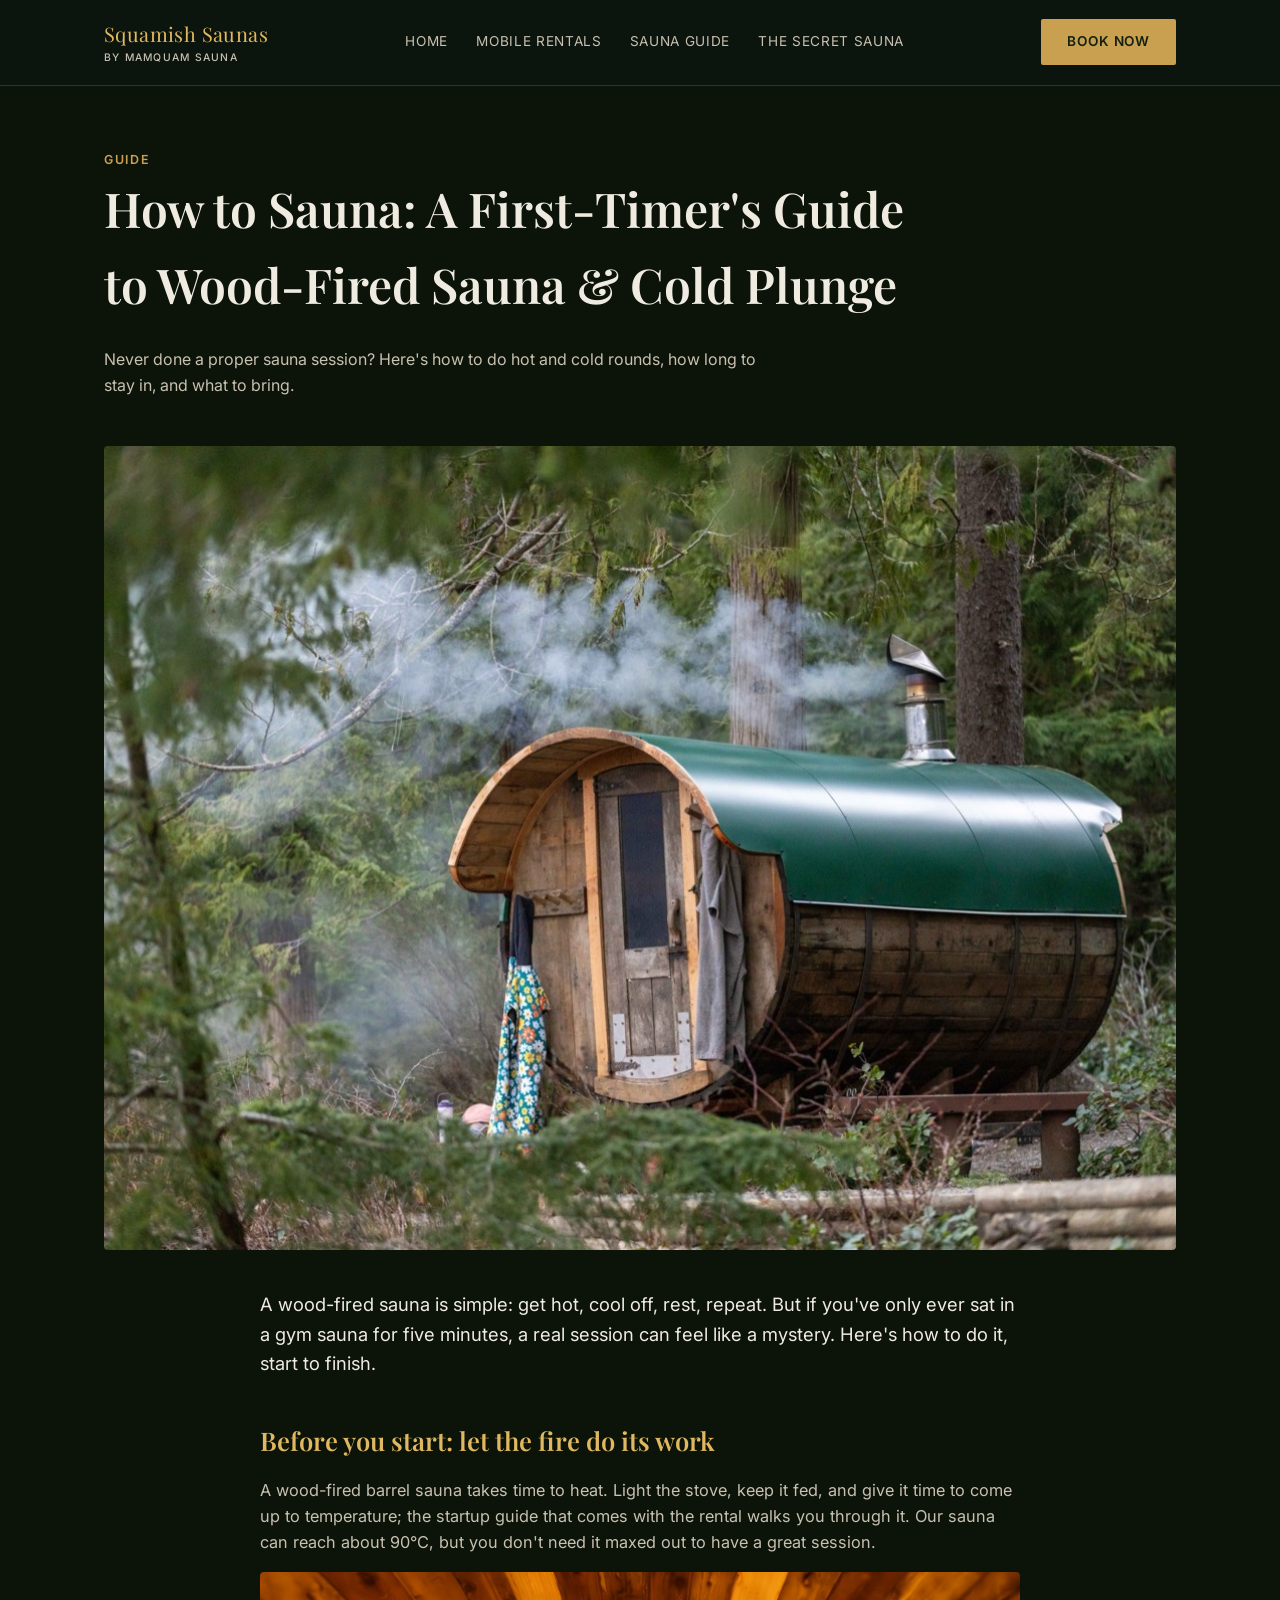
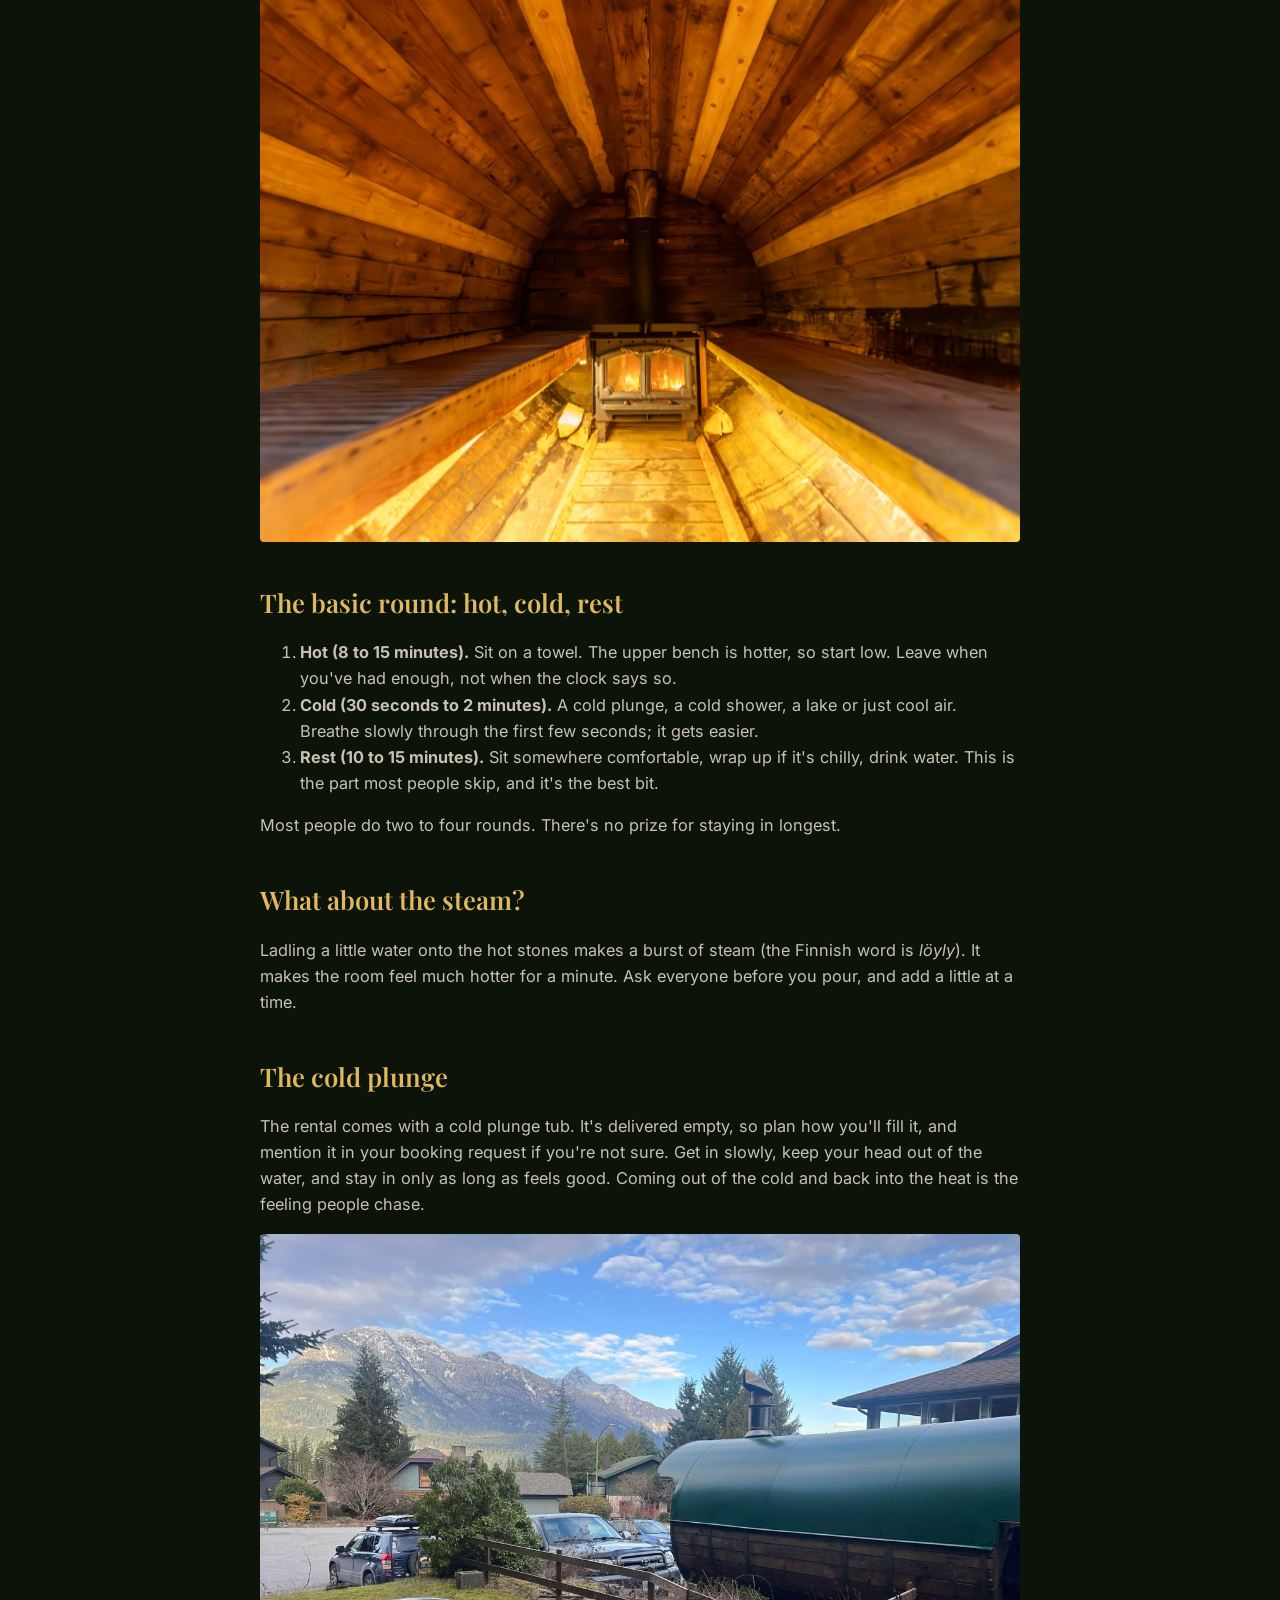
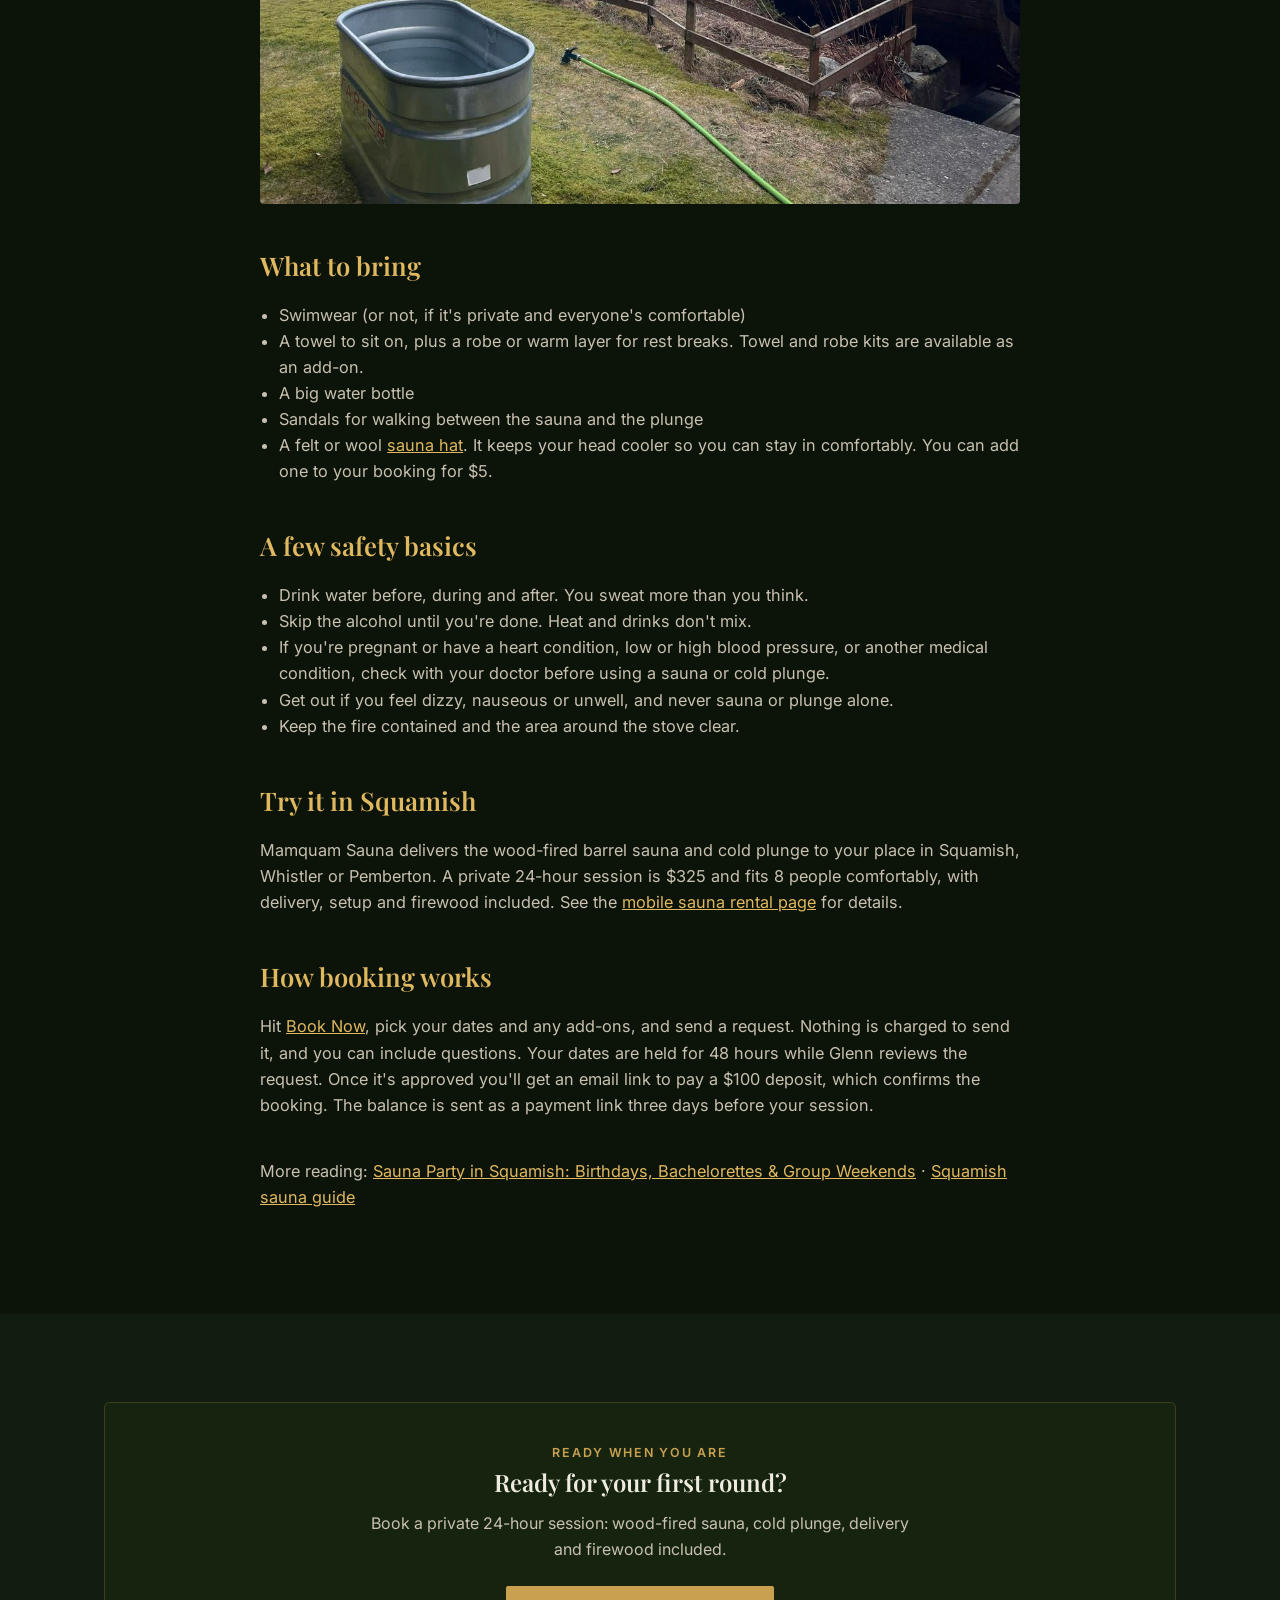
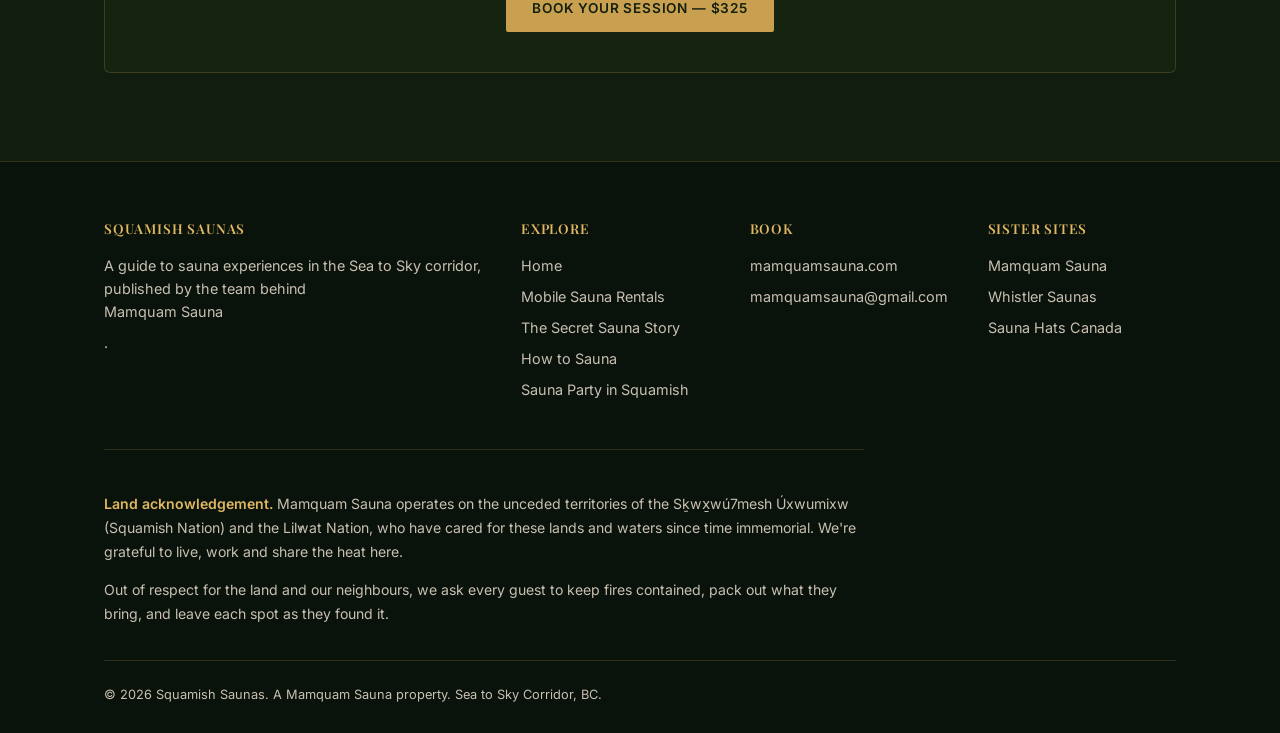
==== how-to-sauna-first-timers-guide.html @ 9d50f457 "Add 2 guide posts, link them in footer and sitemap Co-Authored-By: Claude Opus 5.5 <noreply@anthropi" ====
<!DOCTYPE html>
<html lang="en">
<head>
<meta charset="UTF-8" />
<meta name="viewport" content="width=device-width, initial-scale=1.0" />
<title>How to Sauna: A First-Timer's Guide to Wood-Fired Sauna &amp; Cold Plunge</title>
<meta name="description" content="New to sauna? How to do hot and cold rounds in a wood-fired barrel sauna, how long to stay in, what to bring, and the safety basics, from the team behind Mamquam Sauna in Squamish, BC." />
<meta name="robots" content="index, follow" />
<link rel="canonical" href="https://www.saunasquamish.com/how-to-sauna-first-timers-guide.html" />
<meta property="og:type" content="article" />
<meta property="og:title" content="How to Sauna: A First-Timer's Guide to Wood-Fired Sauna &amp; Cold Plunge" />
<meta property="og:description" content="New to sauna? How to do hot and cold rounds in a wood-fired barrel sauna, how long to stay in, what to bring, and the safety basics, from the team behind Mamquam Sauna in Squamish, BC." />
<meta property="og:url" content="https://www.saunasquamish.com/how-to-sauna-first-timers-guide.html" />
<meta property="og:image" content="https://www.saunasquamish.com/img/sauna-steam.jpg" />
<link rel="stylesheet" href="style.css" />
<script type="application/ld+json">
{
  "@context": "https://schema.org",
  "@type": "Article",
  "headline": "How to Sauna: A First-Timer's Guide to Wood-Fired Sauna & Cold Plunge",
  "description": "New to sauna? How to do hot and cold rounds in a wood-fired barrel sauna, how long to stay in, what to bring, and the safety basics, from the team behind Mamquam Sauna in Squamish, BC.",
  "image": "https://www.saunasquamish.com/img/sauna-steam.jpg",
  "datePublished": "2026-10-19",
  "dateModified": "2026-10-19",
  "author": {
    "@type": "Organization",
    "name": "Mamquam Sauna"
  },
  "publisher": {
    "@type": "Organization",
    "name": "Squamish Saunas"
  },
  "mainEntityOfPage": "https://www.saunasquamish.com/how-to-sauna-first-timers-guide.html"
}
</script>
</head>
<body>

<header class="site">
  <div class="bar">
    <div class="brand">Squamish Saunas<small>By Mamquam Sauna</small></div>
    <nav class="main">
      <a href="index.html">Home</a>
      <a href="mobile-sauna-rentals-squamish.html">Mobile Rentals</a>
      <a href="squamish-saunas-guide.html">Sauna Guide</a>
      <a href="mamquam-sauna.html">The Secret Sauna</a>
    </nav>
    <button class="hamburger" type="button" aria-label="Menu" aria-expanded="false">&#9776;</button>
    <a href="https://rentedlocal.com/book-appointment?embed_key=mamquamsauna-f3160d" class="btn" data-book>Book Now</a>
  </div>
</header>

<section style="padding-top:64px; padding-bottom:32px;">
  <div class="wrap">
    <div class="eyebrow">Guide</div>
    <h1 style="font-size:clamp(2rem,4vw,3rem); max-width:820px;">How to Sauna: A First-Timer's Guide to Wood-Fired Sauna &amp; Cold Plunge</h1>
    <p style="color:var(--text-dim); max-width:680px;">Never done a proper sauna session? Here's how to do hot and cold rounds, how long to stay in, and what to bring.</p>
  </div>
</section>

<section style="padding-top:0;">
  <div class="wrap">
    <img class="rounded" style="margin-bottom:40px;" src="img/sauna-steam.jpg" alt="Steam rising from the wood-fired barrel sauna in the forest" loading="lazy" />
    <article class="guide">
      <p class="lead">A wood-fired sauna is simple: get hot, cool off, rest, repeat. But if you've only ever sat in a gym sauna for five minutes, a real session can feel like a mystery. Here's how to do it, start to finish.</p>

      <h2>Before you start: let the fire do its work</h2>
      <p>A wood-fired barrel sauna takes time to heat. Light the stove, keep it fed, and give it time to come up to temperature; the startup guide that comes with the rental walks you through it. Our sauna can reach about 90°C, but you don't need it maxed out to have a great session.</p>
      <img class="rounded" style="margin:12px 0 28px;" src="img/sauna-interior.jpg" alt="Warm cedar interior of the barrel sauna with benches and the wood stove" loading="lazy" />

      <h2>The basic round: hot, cold, rest</h2>
      <ol>
        <li><strong>Hot (8 to 15 minutes).</strong> Sit on a towel. The upper bench is hotter, so start low. Leave when you've had enough, not when the clock says so.</li>
        <li><strong>Cold (30 seconds to 2 minutes).</strong> A cold plunge, a cold shower, a lake or just cool air. Breathe slowly through the first few seconds; it gets easier.</li>
        <li><strong>Rest (10 to 15 minutes).</strong> Sit somewhere comfortable, wrap up if it's chilly, drink water. This is the part most people skip, and it's the best bit.</li>
      </ol>
      <p>Most people do two to four rounds. There's no prize for staying in longest.</p>

      <h2>What about the steam?</h2>
      <p>Ladling a little water onto the hot stones makes a burst of steam (the Finnish word is <em>löyly</em>). It makes the room feel much hotter for a minute. Ask everyone before you pour, and add a little at a time.</p>

      <h2>The cold plunge</h2>
      <p>The rental comes with a cold plunge tub. It's delivered empty, so plan how you'll fill it, and mention it in your booking request if you're not sure. Get in slowly, keep your head out of the water, and stay in only as long as feels good. Coming out of the cold and back into the heat is the feeling people chase.</p>
      <img class="rounded" style="margin:12px 0 28px;" src="img/sauna-delivered.jpg" alt="The barrel sauna and an empty cold plunge tub set up in a backyard" loading="lazy" />

      <h2>What to bring</h2>
      <ul>
        <li>Swimwear (or not, if it's private and everyone's comfortable)</li>
        <li>A towel to sit on, plus a robe or warm layer for rest breaks. Towel and robe kits are available as an add-on.</li>
        <li>A big water bottle</li>
        <li>Sandals for walking between the sauna and the plunge</li>
        <li>A felt or wool <a href="https://saunahatcanada.com/" style="color:var(--gold-bright); text-decoration:underline;">sauna hat</a>. It keeps your head cooler so you can stay in comfortably. You can add one to your booking for $5.</li>
      </ul>
      <h2>A few safety basics</h2>
      <ul>
        <li>Drink water before, during and after. You sweat more than you think.</li>
        <li>Skip the alcohol until you're done. Heat and drinks don't mix.</li>
        <li>If you're pregnant or have a heart condition, low or high blood pressure, or another medical condition, check with your doctor before using a sauna or cold plunge.</li>
        <li>Get out if you feel dizzy, nauseous or unwell, and never sauna or plunge alone.</li>
        <li>Keep the fire contained and the area around the stove clear.</li>
      </ul>

      <h2>Try it in Squamish</h2>
      <p>Mamquam Sauna delivers the wood-fired barrel sauna and cold plunge to your place in Squamish, Whistler or Pemberton. A private 24-hour session is $325 and fits 8 people comfortably, with delivery, setup and firewood included. See the <a href="mobile-sauna-rentals-squamish.html" style="color:var(--gold-bright); text-decoration:underline;">mobile sauna rental page</a> for details.</p>
      <h2>How booking works</h2>
      <p>Hit <a href="https://rentedlocal.com/book-appointment?embed_key=mamquamsauna-f3160d" data-book style="color:var(--gold-bright); text-decoration:underline;">Book Now</a>, pick your dates and any add-ons, and send a request. Nothing is charged to send it, and you can include questions. Your dates are held for 48 hours while Glenn reviews the request. Once it's approved you'll get an email link to pay a $100 deposit, which confirms the booking. The balance is sent as a payment link three days before your session.</p>

      <p style="margin-top:40px; color:var(--text-dim);">More reading: <a href="sauna-party-squamish.html" style="color:var(--gold-bright); text-decoration:underline;">Sauna Party in Squamish: Birthdays, Bachelorettes &amp; Group Weekends</a> &middot; <a href="squamish-saunas-guide.html" style="color:var(--gold-bright); text-decoration:underline;">Squamish sauna guide</a></p>
    </article>
  </div>
</section>

<section class="alt">
  <div class="wrap">
    <div class="callout">
      <div class="eyebrow">Ready When You Are</div>
      <h2>Ready for your first round?</h2>
      <p>Book a private 24-hour session: wood-fired sauna, cold plunge, delivery and firewood included.</p>
      <a href="https://rentedlocal.com/book-appointment?embed_key=mamquamsauna-f3160d" class="btn" data-book>Book Your Session — $325</a>
    </div>
  </div>
</section>

<footer class="site">
  <div class="wrap">
    <div class="footer-grid">
      <div>
        <h4>Squamish Saunas</h4>
        <p>A guide to sauna experiences in the Sea to Sky corridor, published by the team behind <a href="https://www.mamquamsauna.com/">Mamquam Sauna</a>.</p>
      </div>
      <div>
        <h4>Explore</h4>
        <a href="index.html">Home</a>
        <a href="mobile-sauna-rentals-squamish.html">Mobile Sauna Rentals</a>
        <a href="mamquam-sauna.html">The Secret Sauna Story</a>
        <a href="how-to-sauna-first-timers-guide.html">How to Sauna</a>
        <a href="sauna-party-squamish.html">Sauna Party in Squamish</a>
      </div>
      <div>
        <h4>Book</h4>
        <a href="https://www.mamquamsauna.com/">mamquamsauna.com</a>
        <a href="mailto:mamquamsauna@gmail.com">mamquamsauna@gmail.com</a>
      </div>
      <div>
        <h4>Sister Sites</h4>
        <a href="https://www.mamquamsauna.com/">Mamquam Sauna</a>
        <a href="https://www.saunawhistler.com/">Whistler Saunas</a>
        <a href="https://saunahatcanada.com/">Sauna Hats Canada</a>
      </div>
    </div>
    <div class="land-ack">
      <p><strong>Land acknowledgement.</strong> Mamquam Sauna operates on the unceded territories of the Sḵwx̱wú7mesh Úxwumixw (Squamish Nation) and the Lil̓wat Nation, who have cared for these lands and waters since time immemorial. We're grateful to live, work and share the heat here.</p>
      <p>Out of respect for the land and our neighbours, we ask every guest to keep fires contained, pack out what they bring, and leave each spot as they found it.</p>
    </div>
    <div class="footer-bottom">
      <span>&copy; 2026 Squamish Saunas. A Mamquam Sauna property. Sea to Sky Corridor, BC.</span>
    </div>
  </div>
</footer>

<script src="https://rentedlocal.com/rented-local-widget.js" data-embed-key="mamquamsauna-f3160d" data-embed-auto="false" defer></script>
<script src="https://sauna-chat.thefulltimehobby.workers.dev/widget.js" defer></script>
<script src="site.js" defer></script>
<!-- Cloudflare Web Analytics --><script defer src='https://static.cloudflareinsights.com/beacon.min.js' data-cf-beacon='{"token": "0aafe533153c4208bb2b0b701a22be5f"}'></script><!-- End Cloudflare Web Analytics -->
</body>
</html>
---- style.css ----
@import url('https://fonts.googleapis.com/css2?family=Playfair+Display:wght@400;600;700&family=Inter:wght@300;400;500;600&display=swap');

:root {
  --bg: #0c1409;
  --bg-alt: #111d0e;
  --panel: #15230f;
  --gold: #c8a050;
  --gold-bright: #e0b860;
  --text: #f0ebe1;
  --text-dim: #c8c0b0;
  --border: rgba(200, 160, 80, 0.22);
}

* { box-sizing: border-box; }

html { scroll-behavior: smooth; }

body {
  margin: 0;
  background: var(--bg);
  color: var(--text);
  font-family: 'Inter', -apple-system, BlinkMacSystemFont, sans-serif;
  line-height: 1.6;
}

h1, h2, h3, h4 { font-family: 'Playfair Display', serif; font-weight: 600; margin: 0 0 0.5em; }

a { color: inherit; text-decoration: none; }

.wrap { max-width: 1120px; margin: 0 auto; padding: 0 24px; }

.eyebrow {
  color: var(--gold);
  letter-spacing: 0.14em;
  text-transform: uppercase;
  font-size: 0.78rem;
  font-weight: 600;
}

/* Header */
header.site {
  position: sticky;
  top: 0;
  z-index: 50;
  background: rgba(13, 22, 16, 0.92);
  backdrop-filter: blur(6px);
  border-bottom: 1px solid var(--border);
}
header.site .bar {
  display: flex;
  align-items: center;
  justify-content: space-between;
  padding: 18px 24px;
  max-width: 1120px;
  margin: 0 auto;
}
.brand {
  font-family: 'Playfair Display', serif;
  font-size: 1.25rem;
  color: var(--gold-bright);
  letter-spacing: 0.02em;
}
.brand small { display: block; font-family: 'Inter', sans-serif; font-size: 0.65rem; letter-spacing: 0.12em; color: var(--text-dim); text-transform: uppercase; font-weight: 500; }
nav.main { display: flex; gap: 28px; align-items: center; }
nav.main a { font-size: 0.85rem; letter-spacing: 0.05em; text-transform: uppercase; color: var(--text-dim); }
nav.main a:hover { color: var(--gold-bright); }
.btn {
  display: inline-block;
  background: var(--gold);
  color: #14200f;
  padding: 12px 26px;
  border-radius: 2px;
  font-weight: 600;
  font-size: 0.85rem;
  letter-spacing: 0.06em;
  text-transform: uppercase;
  border: none;
  cursor: pointer;
}
.btn:hover { background: var(--gold-bright); }
.btn.ghost {
  background: transparent;
  color: var(--text);
  border: 1px solid var(--border);
}
.btn.ghost:hover { border-color: var(--gold); color: var(--gold-bright); }

/* Hero */
.hero {
  position: relative;
  min-height: 78vh;
  display: flex;
  align-items: center;
  background-size: cover;
  background-position: center;
}
.hero::before {
  content: '';
  position: absolute;
  inset: 0;
  background: linear-gradient(180deg, rgba(10,16,11,0.55) 0%, rgba(10,16,11,0.75) 55%, rgba(10,16,11,0.95) 100%);
}
.hero .wrap { position: relative; z-index: 2; padding-top: 60px; padding-bottom: 60px; }
.hero h1 { font-size: clamp(2.4rem, 5vw, 4.2rem); color: #fff; margin-bottom: 0.3em; }
.hero h1 em { font-style: italic; color: var(--gold-bright); }
.hero p.lead { max-width: 640px; font-size: 1.15rem; color: var(--text-dim); margin-bottom: 1.8em; }
.hero .cta-row { display: flex; gap: 16px; flex-wrap: wrap; }

section { padding: 88px 0; }
section.alt { background: var(--bg-alt); }
.section-head { max-width: 680px; margin-bottom: 48px; }
.section-head h2 { font-size: clamp(1.8rem, 3.4vw, 2.6rem); }

.grid-3 { display: grid; grid-template-columns: repeat(3, 1fr); gap: 28px; }
.grid-2 { display: grid; grid-template-columns: 1fr 1fr; gap: 48px; align-items: center; }

.card {
  background: var(--panel);
  border: 1px solid var(--border);
  padding: 32px 28px;
  border-radius: 4px;
}
.card h3 { color: var(--gold-bright); font-size: 1.15rem; }
.card p { color: var(--text-dim); font-size: 0.95rem; margin: 0; }

img.rounded { width: 100%; border-radius: 4px; display: block; }

.stat-row { display: flex; gap: 48px; flex-wrap: wrap; margin-top: 32px; }
.stat { }
.stat .num { font-family: 'Playfair Display', serif; font-size: 2.2rem; color: var(--gold-bright); }
.stat .label { color: var(--text-dim); font-size: 0.85rem; text-transform: uppercase; letter-spacing: 0.05em; }

.locations-grid { display: grid; grid-template-columns: repeat(3, 1fr); gap: 24px; }
.loc-card {
  position: relative;
  border-radius: 4px;
  overflow: hidden;
  height: 340px;
  background-size: cover;
  background-position: center;
  display: flex;
  align-items: flex-end;
}
.loc-card::before { content: ''; position: absolute; inset: 0; background: linear-gradient(180deg, rgba(13,22,16,0) 30%, rgba(13,22,16,0.92) 100%); }
.loc-card .inner { position: relative; z-index: 2; padding: 24px; }
.loc-card .eyebrow { color: var(--gold-bright); }
.loc-card h3 { margin: 4px 0 6px; color: #fff; }
.loc-card p { color: var(--text-dim); font-size: 0.88rem; margin: 0; }

.faq-item { border-bottom: 1px solid var(--border); padding: 22px 0; }
.faq-item h3 { font-size: 1.05rem; color: var(--gold-bright); margin-bottom: 8px; }
.faq-item p { color: var(--text-dim); margin: 0; }

.pull-quote {
  font-family: 'Playfair Display', serif;
  font-style: italic;
  font-size: clamp(1.3rem, 2.6vw, 1.8rem);
  text-align: center;
  color: var(--gold-bright);
  max-width: 780px;
  margin: 0 auto;
}

.callout {
  background: var(--panel);
  border: 1px solid var(--border);
  border-radius: 6px;
  padding: 40px;
  text-align: center;
}
.callout h2 { margin-bottom: 0.4em; }
.callout p { color: var(--text-dim); max-width: 560px; margin: 0 auto 24px; }

article.guide {
  max-width: 760px;
  margin: 0 auto;
}
article.guide h2 { margin-top: 1.6em; font-size: 1.6rem; color: var(--gold-bright); }
article.guide p, article.guide li { color: var(--text-dim); font-size: 1.02rem; }
article.guide ul { padding-left: 1.2em; }
article.guide .lead { font-size: 1.15rem; color: var(--text); }

footer.site {
  background: #0a120c;
  border-top: 1px solid var(--border);
  padding: 56px 0 28px;
}
.footer-grid { display: grid; grid-template-columns: 2fr 1fr 1fr 1fr; gap: 40px; margin-bottom: 40px; }
.footer-grid h4 { color: var(--gold-bright); font-size: 0.85rem; text-transform: uppercase; letter-spacing: 0.06em; margin-bottom: 14px; }
.footer-grid p, .footer-grid a { color: var(--text-dim); font-size: 0.9rem; display: block; margin-bottom: 8px; }
.footer-grid a:hover { color: var(--gold-bright); }
.footer-bottom { border-top: 1px solid var(--border); padding-top: 24px; font-size: 0.8rem; color: var(--text-dim); display: flex; justify-content: space-between; flex-wrap: wrap; gap: 12px; }

.hamburger { display: none; background: none; border: none; color: var(--text); font-size: 1.5rem; cursor: pointer; }

@media (max-width: 860px) {
  .grid-3 { grid-template-columns: 1fr; }
  .grid-2 { grid-template-columns: 1fr; }
  .locations-grid { grid-template-columns: 1fr; }
  .footer-grid { grid-template-columns: 1fr; }
  nav.main { display: none; }
  .hamburger { display: block; }
  header.site .bar { flex-wrap: wrap; gap: 12px; padding: 14px 20px; }
  header.site .bar > .btn { padding: 10px 16px; font-size: 0.75rem; margin-left: auto; }
  header.site.menu-open nav.main {
    display: flex; flex-direction: column; align-items: flex-start; gap: 0;
    order: 10; width: 100%; padding: 8px 0 12px; border-top: 1px solid var(--border);
  }
  header.site.menu-open nav.main a { padding: 12px 0; font-size: 0.95rem; width: 100%; }
  .hero { min-height: 72vh; }
  .hero h1 { font-size: 2.1rem; line-height: 1.15; }
  section { padding: 64px 0; }
  .callout { padding: 32px 22px; }
}

/* Refresh: real photos, tighter hero, photo strip */
.hero { background-position: center 60%; min-height: min(78vh, 780px); }
.hero::before { background: linear-gradient(180deg, rgba(12,20,9,0.35) 0%, rgba(12,20,9,0.6) 50%, rgba(12,20,9,0.96) 100%); }
.hero .lead { color: #e6dfd2; }
.hero .facts { display: flex; flex-wrap: wrap; gap: 10px 22px; margin: 0 0 28px; padding: 0; list-style: none; color: var(--gold-bright); font-size: 0.85rem; letter-spacing: 0.06em; text-transform: uppercase; font-weight: 600; }
.hero .facts li::before { content: '\2022'; margin-right: 8px; color: var(--gold); }
.hero .facts li:first-child::before { content: none; margin: 0; }
.hamburger { width: 44px; height: 44px; line-height: 1; }
img.rounded { aspect-ratio: 4 / 3; object-fit: cover; }
.photo-strip { display: grid; grid-template-columns: 1.3fr 1fr; gap: 16px; }
.photo-strip figure { margin: 0; }
.photo-strip img { width: 100%; height: 360px; object-fit: cover; border-radius: 4px; display: block; }
.photo-strip figcaption { color: var(--text-dim); font-size: 0.85rem; margin-top: 8px; }
.photo-strip.three { grid-template-columns: 1.2fr 1fr 1fr; }
.photo-strip.three img { height: 320px; }
@media (max-width: 860px) {
  .photo-strip, .photo-strip.three { grid-template-columns: 1fr; }
  .photo-strip img, .photo-strip.three img { height: 240px; }
}

/* Hero text sits left; photo subject shows on the right */
.hero .wrap { width: 100%; }
.hero .wrap > * { max-width: 620px; }
.hero .wrap > h1 { max-width: 900px; }
.hero::before {
  background:
    linear-gradient(90deg, rgba(12,20,9,0.85) 0%, rgba(12,20,9,0.55) 45%, rgba(12,20,9,0.1) 100%),
    linear-gradient(180deg, rgba(12,20,9,0) 60%, rgba(12,20,9,0.95) 100%);
}
@media (max-width: 860px) {
  .hero::before { background: linear-gradient(180deg, rgba(12,20,9,0.45) 0%, rgba(12,20,9,0.7) 50%, rgba(12,20,9,0.96) 100%); }
}

/* Land acknowledgement (footer, every page) */
.land-ack { border-top: 1px solid var(--border); padding: 28px 0 4px; margin-bottom: 20px; max-width: 760px; }
.land-ack p { color: var(--text-dim); font-size: 0.88rem; line-height: 1.7; margin-bottom: 10px; }
.land-ack strong { color: var(--gold-bright); font-weight: 600; }
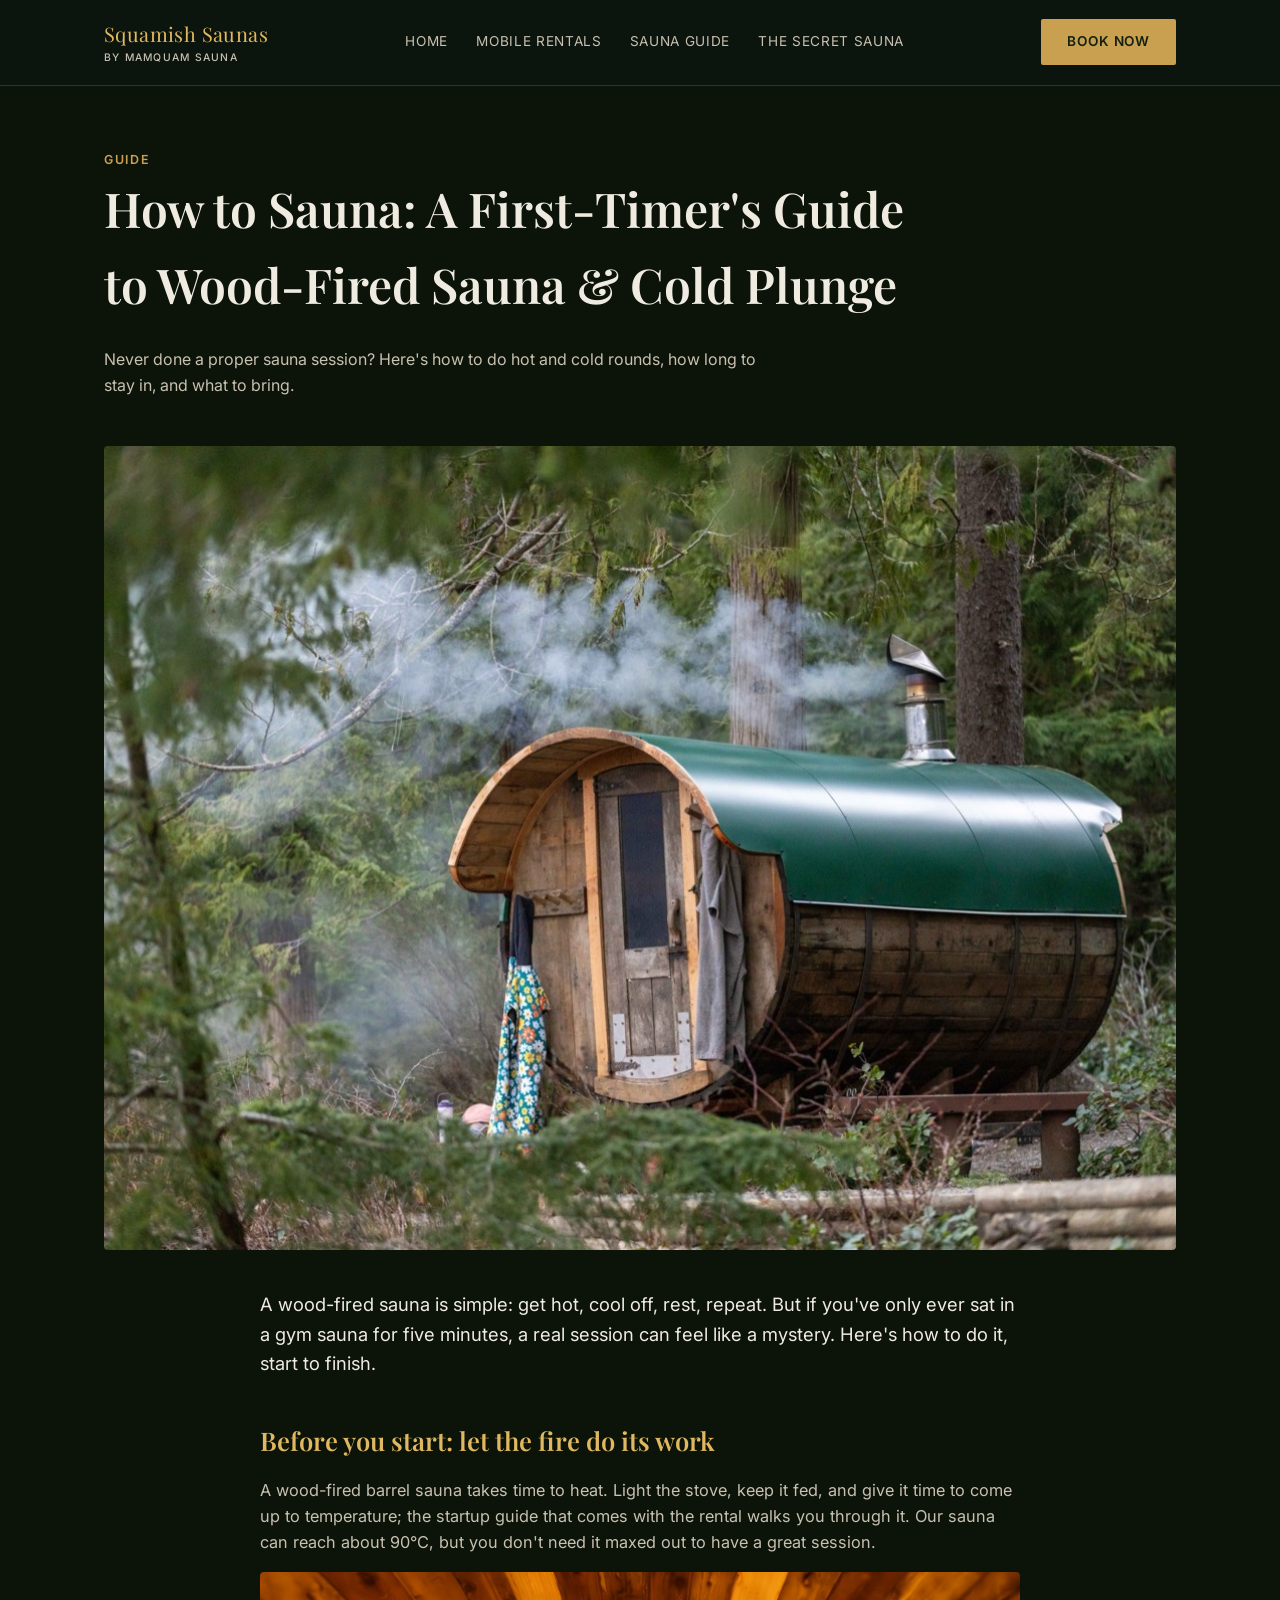
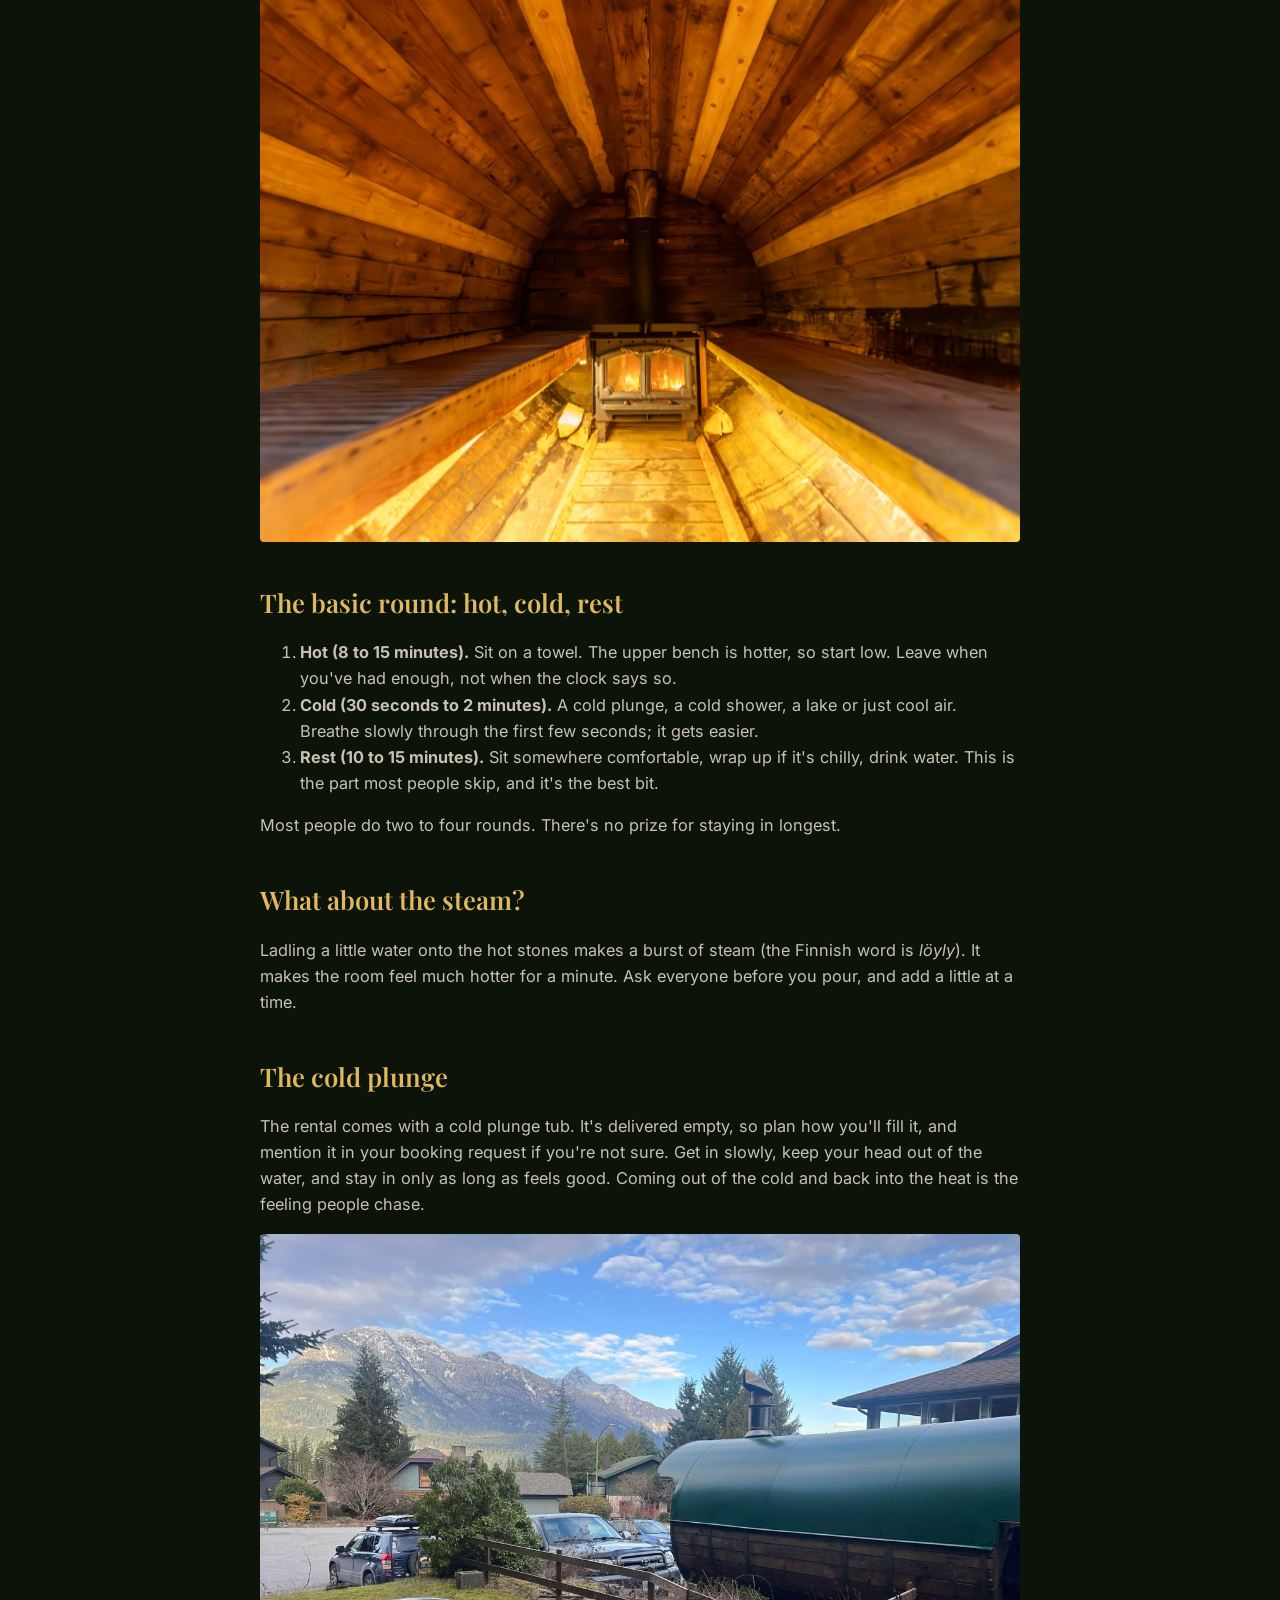
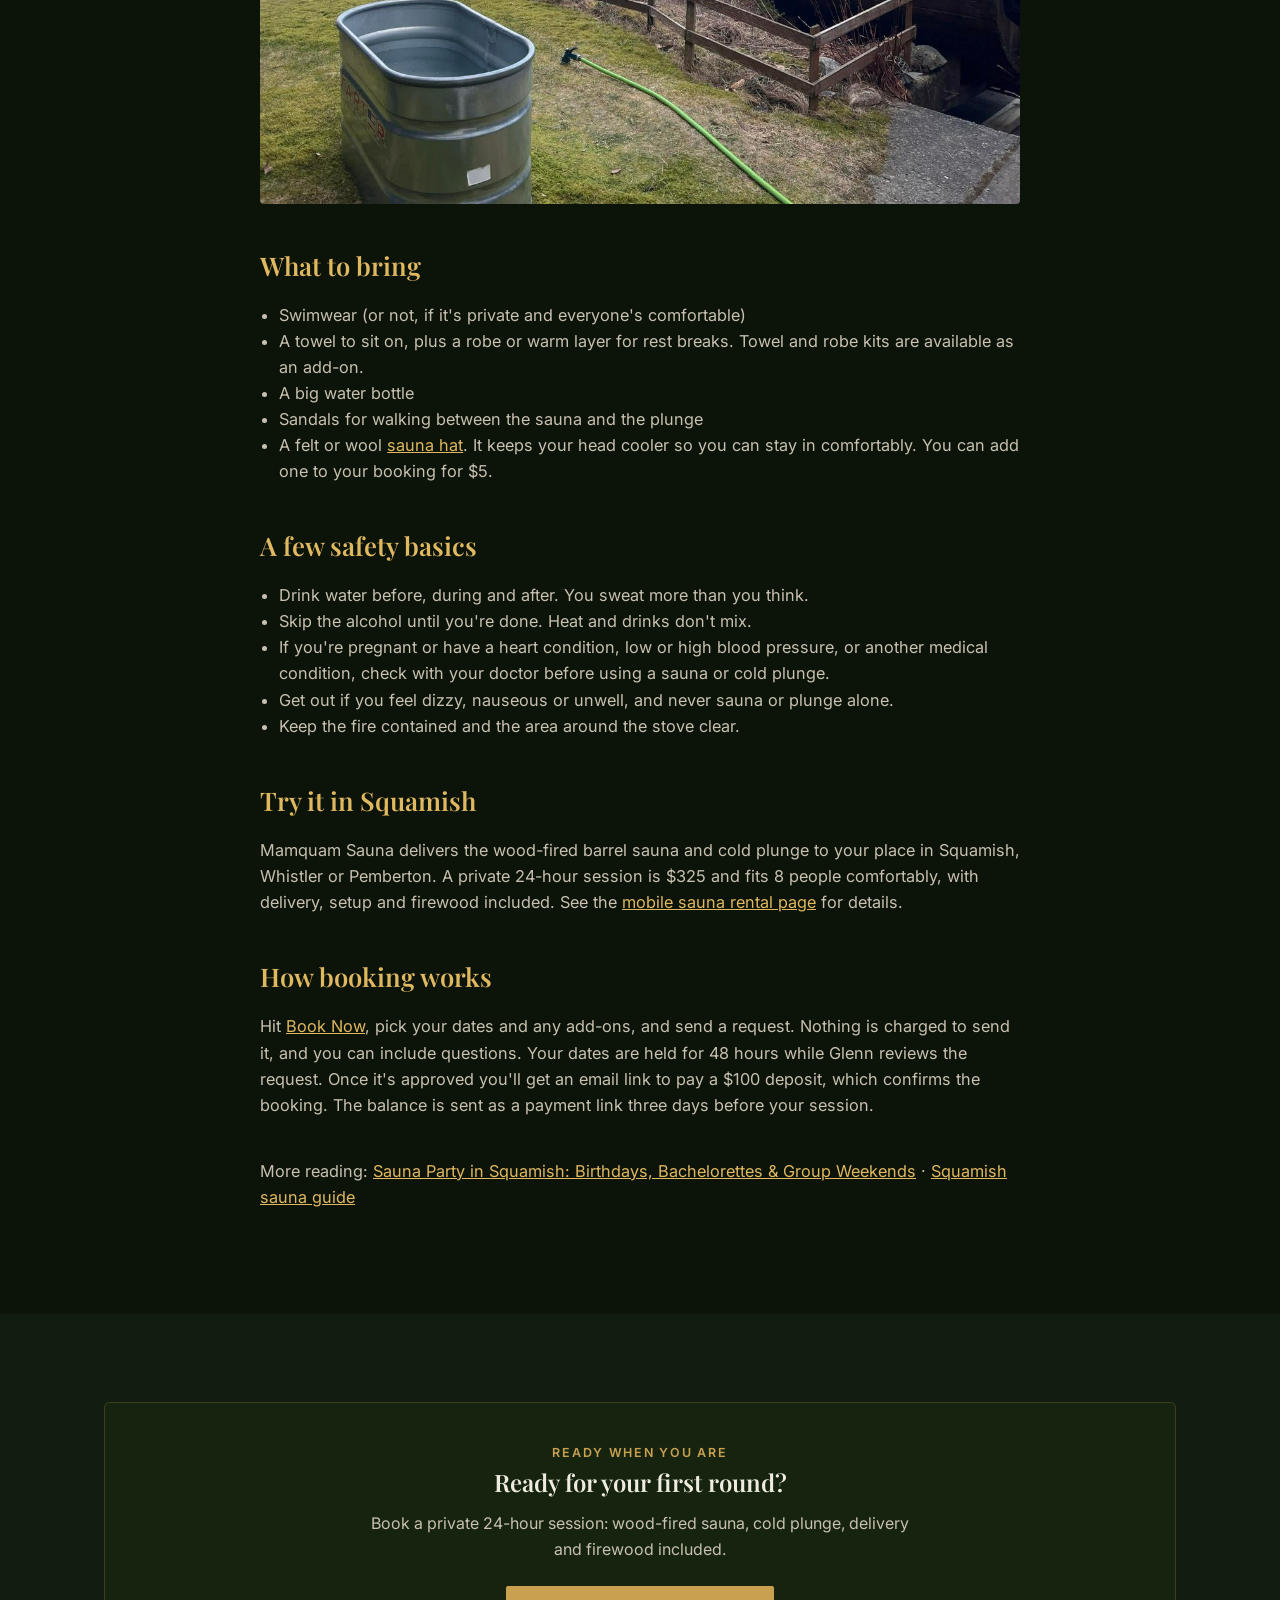
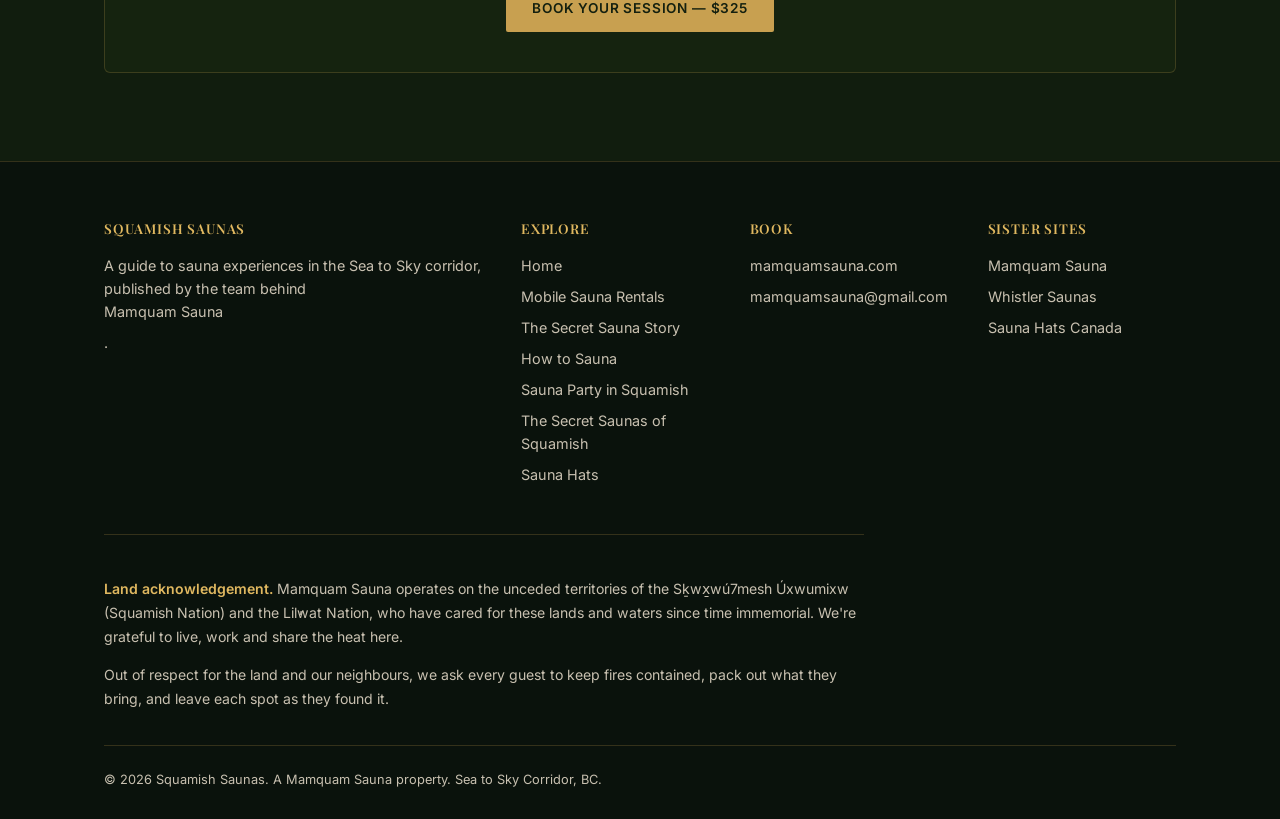
==== commit eec7f073: "Add secret saunas of Squamish and sauna hats posts Co-Authored-By: Claude Opus 5.5 <noreply@anthropi" ====
--- a/how-to-sauna-first-timers-guide.html
+++ b/how-to-sauna-first-timers-guide.html
@@ -135,6 +135,8 @@
         <a href="mamquam-sauna.html">The Secret Sauna Story</a>
         <a href="how-to-sauna-first-timers-guide.html">How to Sauna</a>
         <a href="sauna-party-squamish.html">Sauna Party in Squamish</a>
+        <a href="secret-saunas-squamish.html">The Secret Saunas of Squamish</a>
+        <a href="sauna-hats-guide.html">Sauna Hats</a>
       </div>
       <div>
         <h4>Book</h4>
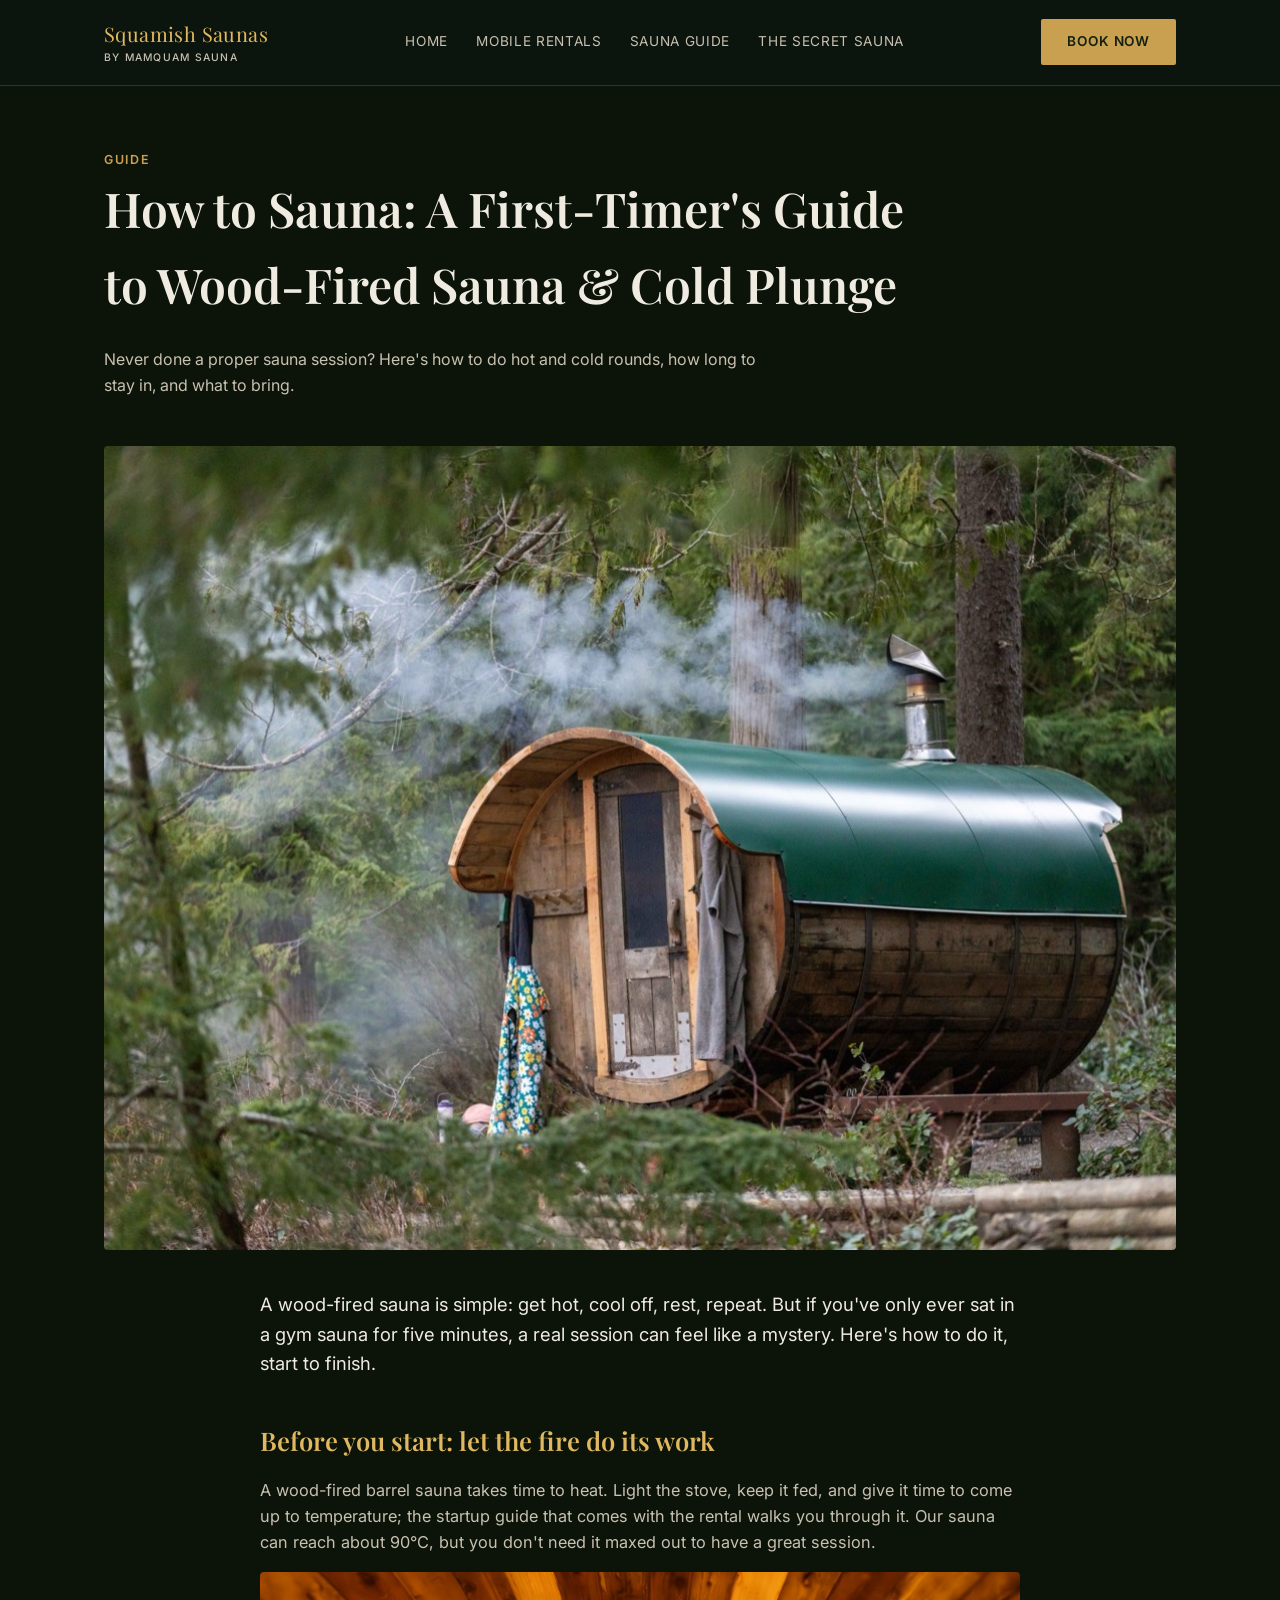
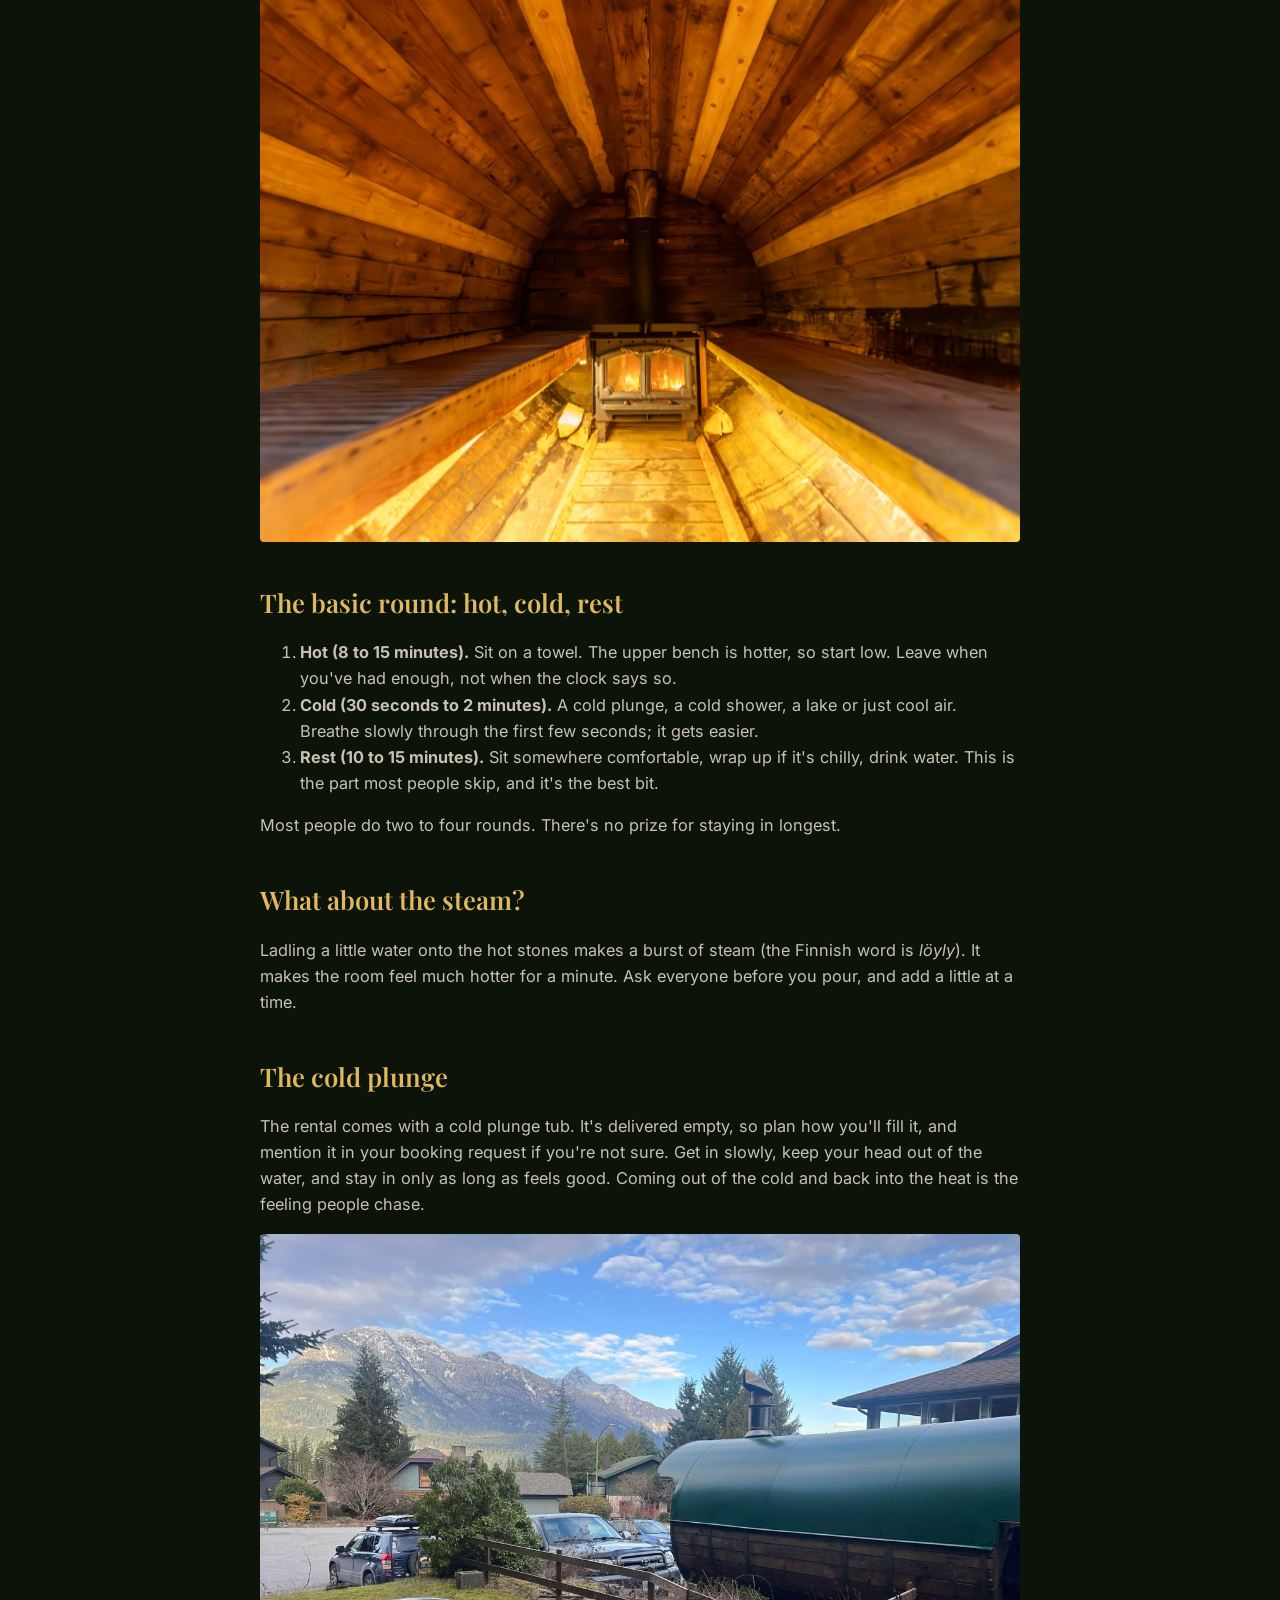
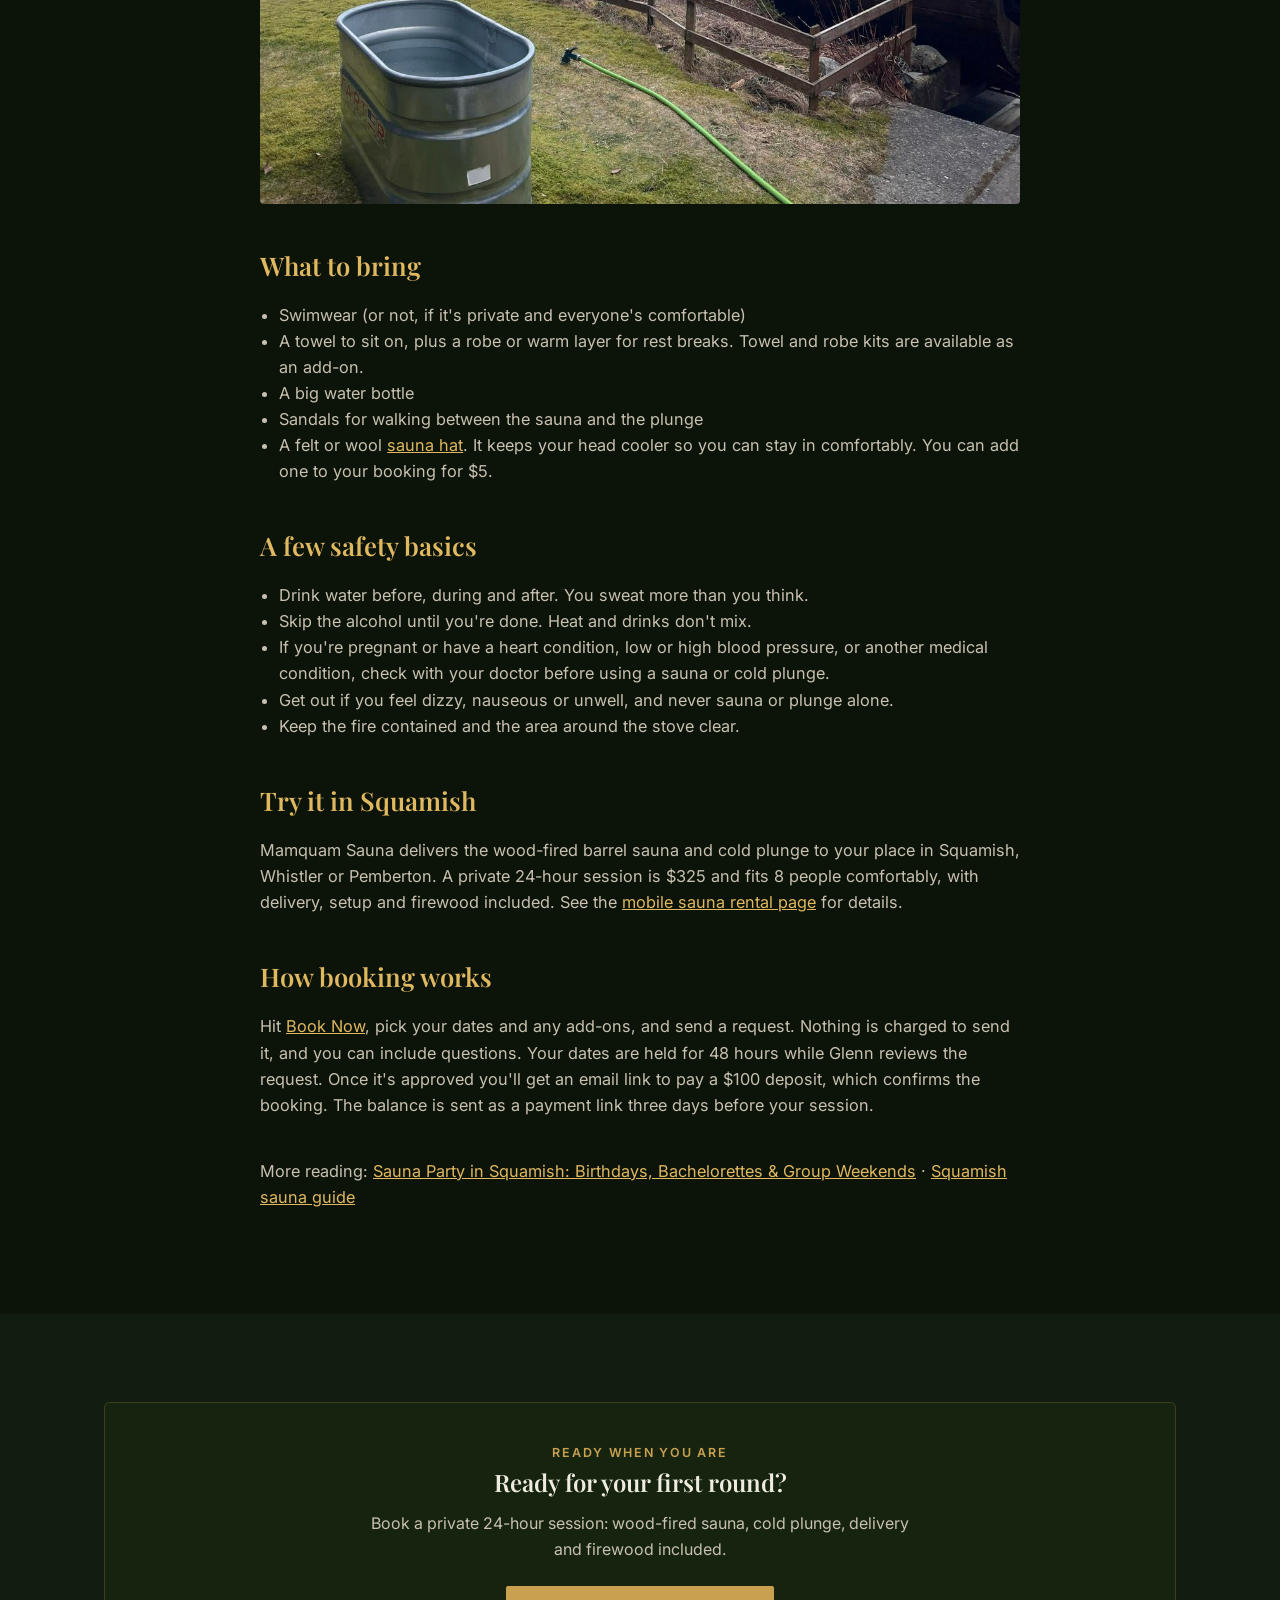
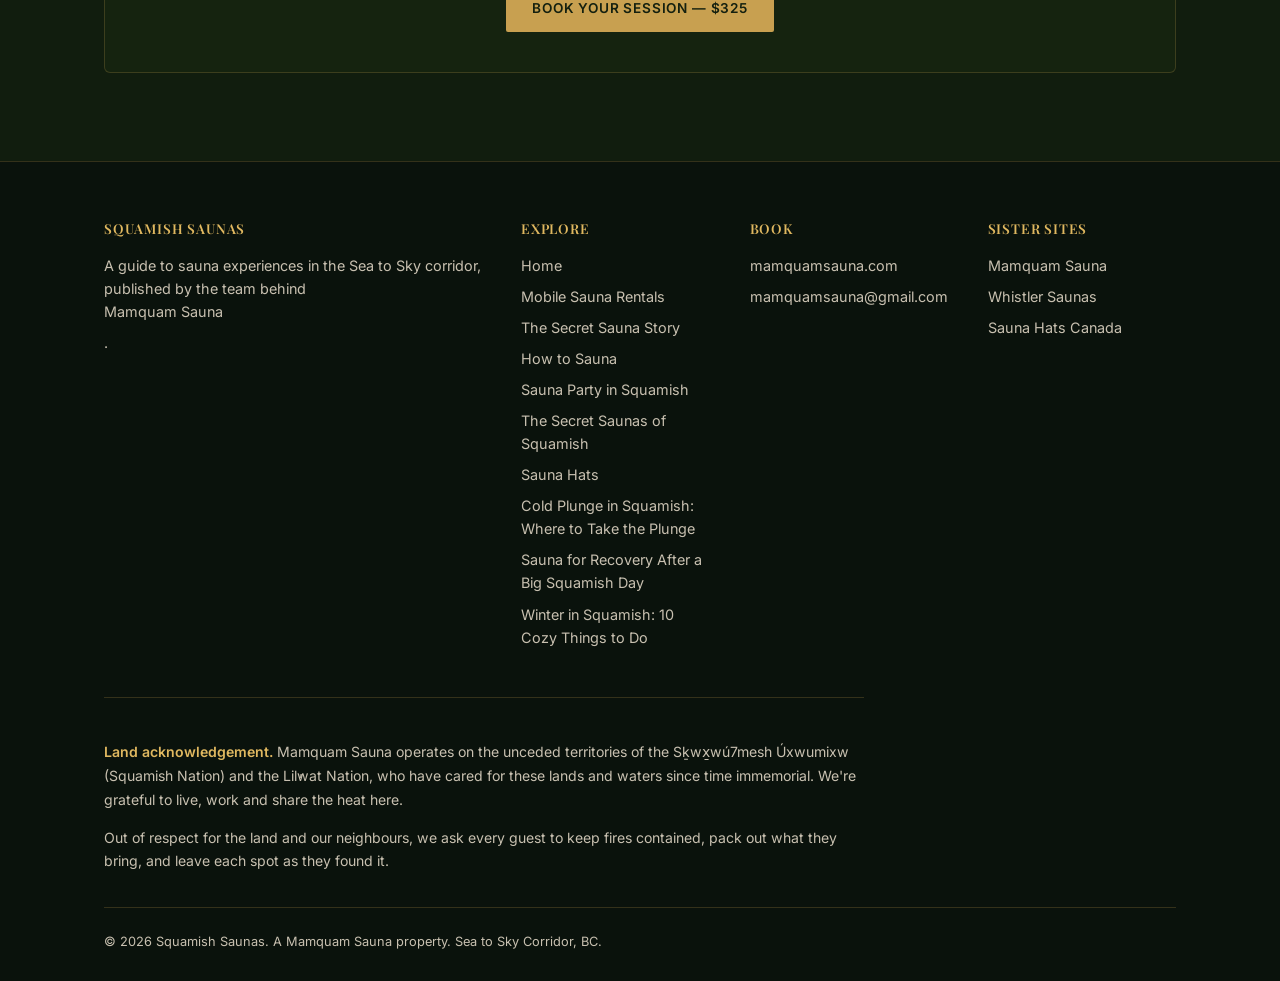
==== commit 482fd084: "Add guides: cold plunge in Squamish, sauna recovery after climbing/biking, winter in Squamish Co-Aut" ====
--- a/how-to-sauna-first-timers-guide.html
+++ b/how-to-sauna-first-timers-guide.html
@@ -137,6 +137,9 @@
         <a href="sauna-party-squamish.html">Sauna Party in Squamish</a>
         <a href="secret-saunas-squamish.html">The Secret Saunas of Squamish</a>
         <a href="sauna-hats-guide.html">Sauna Hats</a>
+        <a href="cold-plunge-squamish.html">Cold Plunge in Squamish: Where to Take the Plunge</a>
+        <a href="sauna-recovery-climbing-biking-squamish.html">Sauna for Recovery After a Big Squamish Day</a>
+        <a href="winter-in-squamish-things-to-do.html">Winter in Squamish: 10 Cozy Things to Do</a>
       </div>
       <div>
         <h4>Book</h4>
